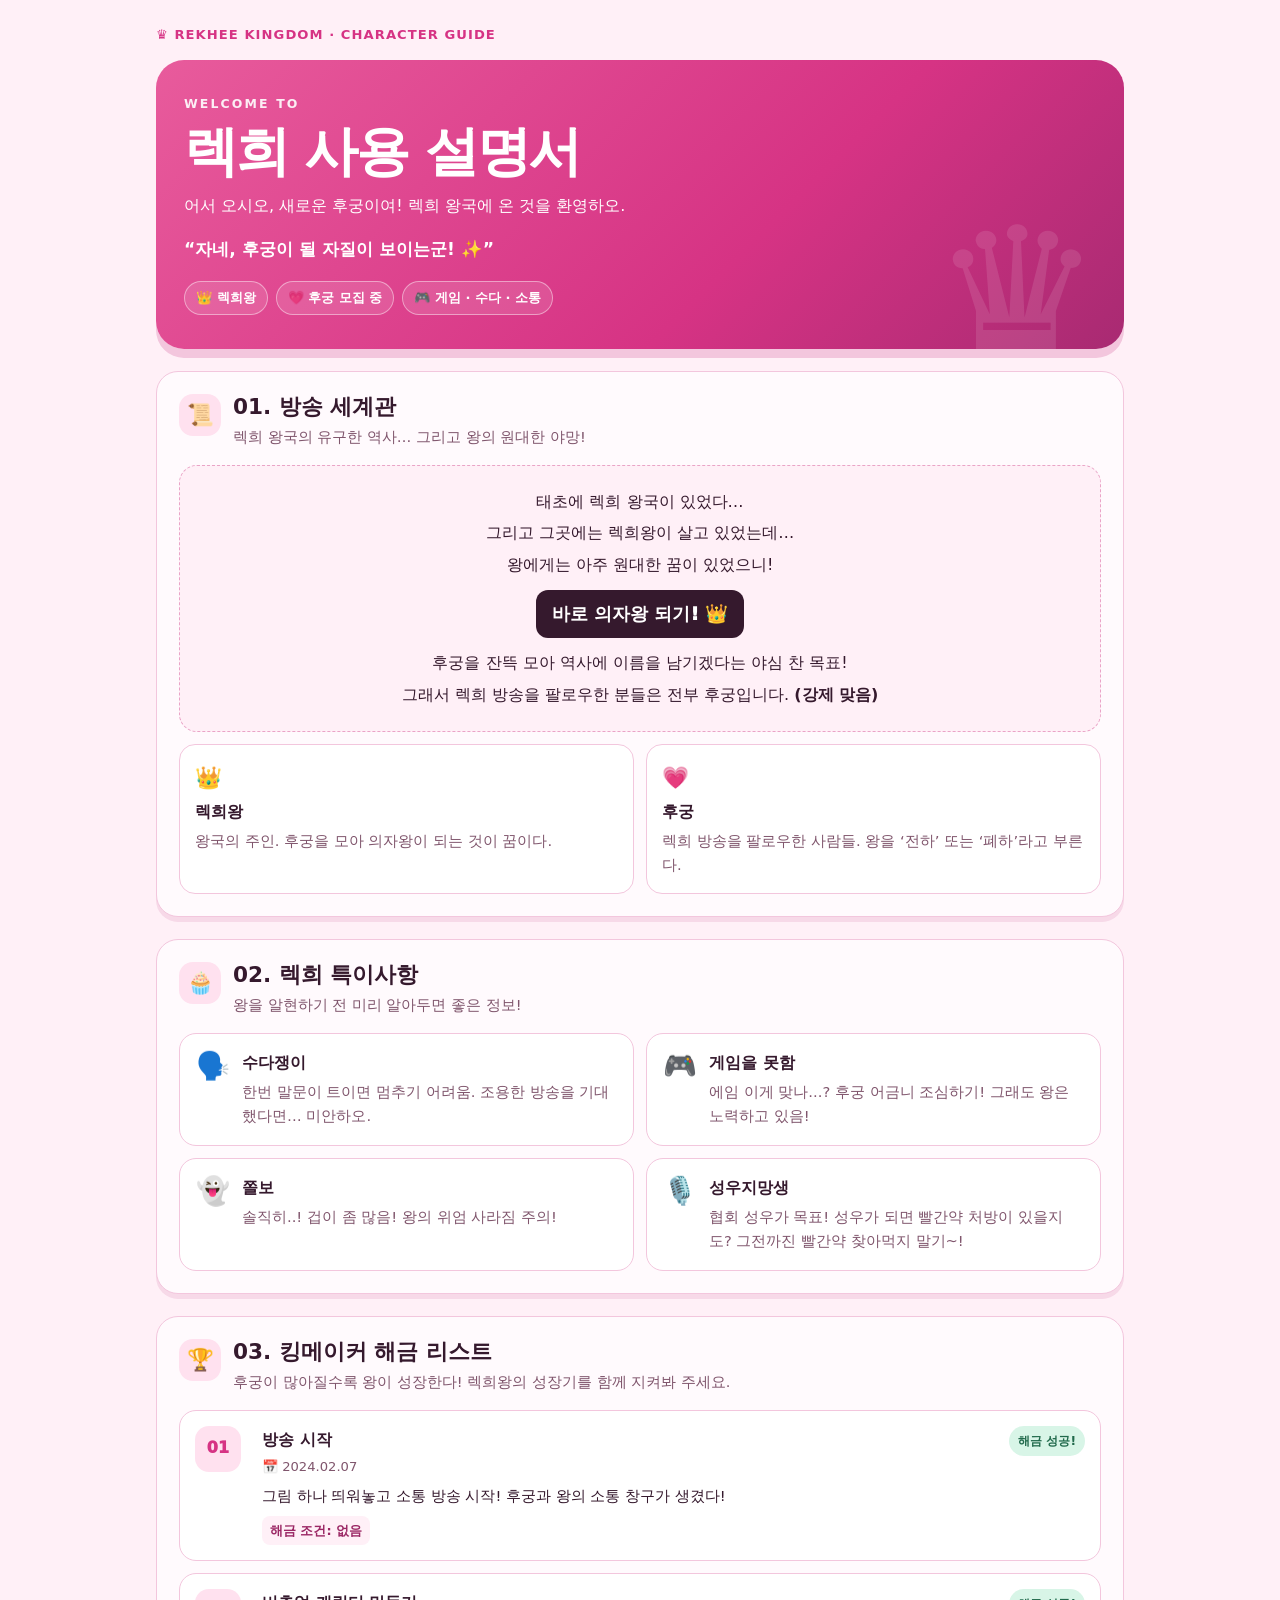
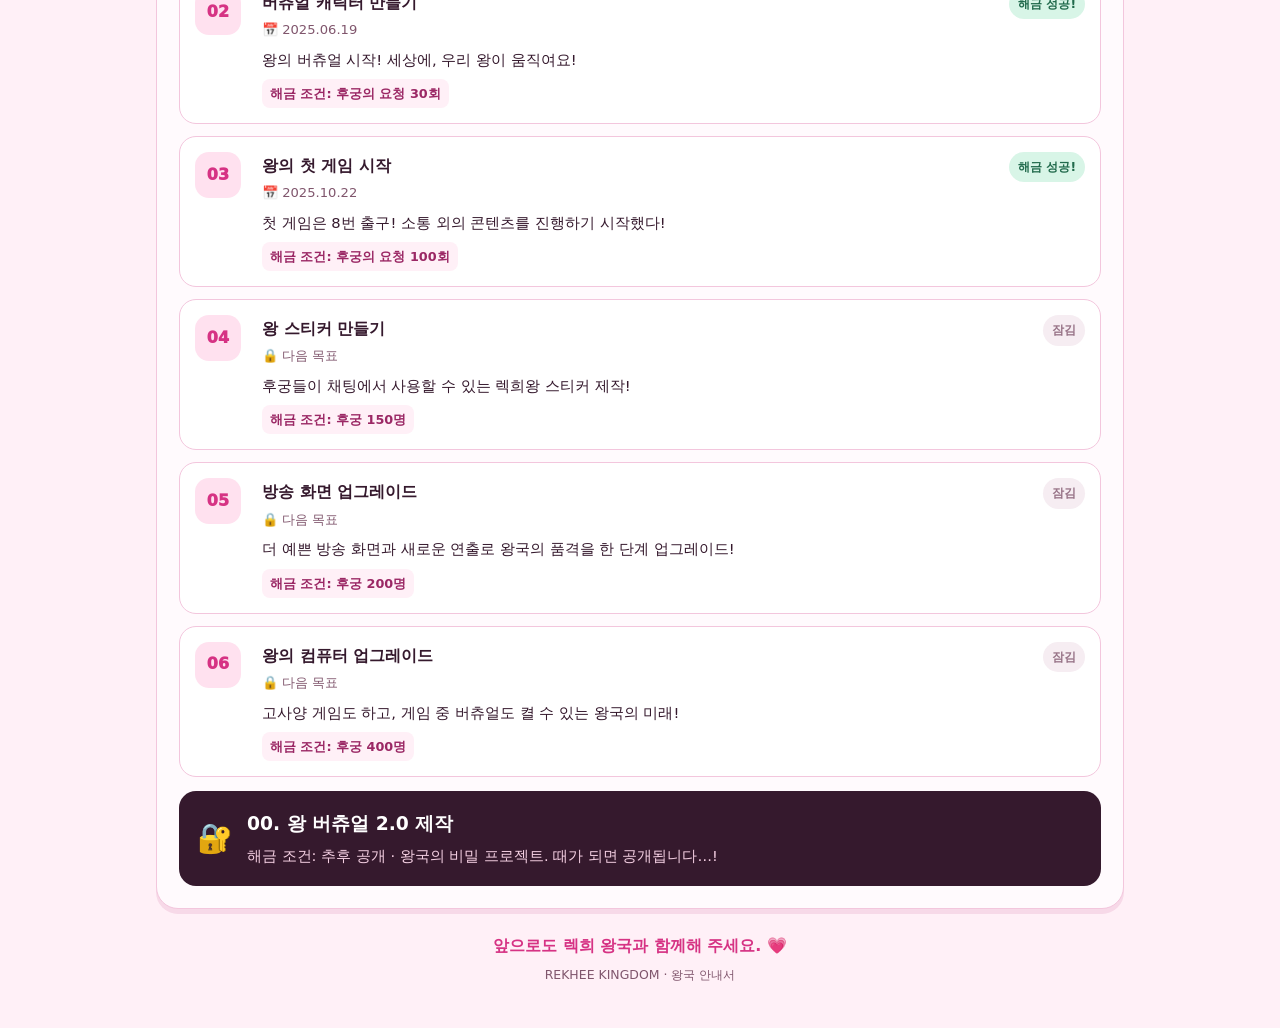
==== index.html @ 9495b3c0 "렉희 사용설명서 관리자/사용자 페이지 추가   - index.html: content.json을 불러와 보여주는 사용자 페이지   - admin.html: 인라인 편집, 항목 추가" ====
<!doctype html>
<html lang="ko">
<head>
<meta charset="utf-8">
<meta name="viewport" content="width=device-width, initial-scale=1">
<title>렉희 사용 설명서 | 렉희 왕국</title>
<link rel="stylesheet" href="assets/style.css">
</head>
<body>
<div class="page" id="app"><p class="loading">왕국 안내서를 펼치는 중… 👑</p></div>
<script src="assets/render.js"></script>
<script>
  const app = document.getElementById('app');
  // 캐시를 피해서 항상 최신 content.json 을 불러온다
  fetch('content.json?t=' + Date.now(), { cache: 'no-store' })
    .then(r => { if (!r.ok) throw new Error(r.status); return r.json(); })
    .then(data => RekheeRender.render(app, data))
    .catch(() => { app.innerHTML = '<p class="loading">내용을 불러오지 못했어요. 잠시 후 새로고침 해주세요.</p>'; });
</script>
</body>
</html>
---- assets/style.css ----
:root{
  --bg:#fff0f7; --paper:#fffafd; --pink:#e85b9c; --hot:#d63384;
  --deep:#35192d; --muted:#80566d; --line:#f3c6dd; --pale:#ffe1ef;
  --gold:#ffd66b; --locked:#f6edf2; --green:#d8f5e7;
}
*{box-sizing:border-box}
html{scroll-behavior:smooth}
body{margin:0;background:var(--bg);color:var(--deep);font-family:system-ui,-apple-system,"Malgun Gothic","맑은 고딕",sans-serif;line-height:1.65}
button{font:inherit;cursor:pointer}
.page{max-width:1000px;margin:0 auto;padding:24px 16px 42px}
.topbar{display:flex;align-items:center;justify-content:space-between;gap:12px;margin-bottom:14px}
.brand{font-weight:900;letter-spacing:.08em;color:var(--hot);font-size:.82rem}
.btn{border:1px solid var(--line);background:white;color:var(--deep);border-radius:999px;padding:9px 14px;font-weight:800;font-size:.88rem;box-shadow:0 3px 0 #f3c6dd;text-decoration:none;display:inline-block;line-height:1.3}
.btn.primary{background:var(--hot);color:white;border-color:var(--hot);box-shadow:0 3px 0 #ad2467}
.btn:active{transform:translateY(2px);box-shadow:none}
.btn:disabled{opacity:.55;cursor:default}
.hero{position:relative;overflow:hidden;border-radius:28px;padding:34px 28px;background:linear-gradient(135deg,#e85b9c,#d63384 62%,#a82a72);color:white;box-shadow:0 9px 0 #f3c6dd}
.hero:after{content:"♛";position:absolute;right:22px;bottom:-44px;font-size:190px;line-height:1;color:#ffffff1c;pointer-events:none}
.eyebrow{font-size:.78rem;font-weight:900;letter-spacing:.17em;opacity:.9}
.hero h1{font-size:clamp(2rem,6vw,3.4rem);line-height:1.12;margin:8px 0 10px;letter-spacing:-.04em}
.hero p{margin:0;max-width:650px}
.hero .welcome{font-weight:800;font-size:1.08rem;margin-top:15px}
.pills{display:flex;flex-wrap:wrap;gap:8px;margin-top:18px}
.pill{border:1px solid #ffffff70;background:#ffffff20;border-radius:999px;padding:5px 11px;font-size:.82rem;font-weight:800;color:white}
.section{margin-top:22px;background:var(--paper);border:1px solid var(--line);border-radius:22px;padding:22px;box-shadow:0 5px 0 #f7d9e8}
.section-head{display:flex;align-items:flex-start;gap:12px;margin-bottom:16px}
.section-icon{flex:0 0 42px;height:42px;border-radius:14px;display:grid;place-items:center;background:var(--pale);font-size:1.35rem}
.section h2{font-size:1.35rem;line-height:1.25;margin:0 0 4px}
.sub{color:var(--muted);font-size:.91rem;margin:0}
.story{background:#fff0f7;border:1px dashed #eaa4c7;border-radius:18px;padding:18px;text-align:center}
.story p{margin:5px 0}
.story .big{font-size:1.23rem;font-weight:950;color:var(--hot)}
.story .goal{display:inline-block;background:var(--deep);color:#fff;border-radius:12px;padding:9px 16px;font-weight:950;font-size:1.15rem;margin:7px 0}
.relationships{display:grid;grid-template-columns:repeat(2,minmax(0,1fr));gap:12px;margin-top:12px}
.mini{border:1px solid var(--line);border-radius:16px;padding:15px;background:white}
.mini .emoji{font-size:1.35rem}
.mini h3{margin:3px 0 4px;font-size:1rem}
.mini p{margin:0;color:var(--muted);font-size:.92rem}
.traits{display:grid;grid-template-columns:repeat(2,minmax(0,1fr));gap:12px}
.trait{border:1px solid var(--line);border-radius:17px;padding:16px;background:white;display:flex;gap:12px}
.trait .emoji{font-size:1.7rem;line-height:1.2}
.trait h3{margin:0 0 4px;font-size:1rem}
.trait p{margin:0;color:var(--muted);font-size:.92rem}
.achievements{display:grid;gap:12px}
.achievement{display:grid;grid-template-columns:54px 1fr auto;gap:13px;align-items:start;background:white;border:1px solid var(--line);border-radius:17px;padding:15px}
.number{height:46px;width:46px;border-radius:14px;background:var(--pale);color:var(--hot);font-weight:950;display:grid;place-items:center}
.achievement h3{margin:0 0 3px;font-size:1.03rem}
.meta{font-size:.82rem;color:var(--muted);margin-bottom:7px}
.achievement p{margin:0;font-size:.92rem}
.condition{margin-top:7px;display:inline-block;background:#fff0f7;border-radius:8px;padding:4px 8px;color:#9b2865;font-size:.8rem;font-weight:800}
.status{white-space:nowrap;border-radius:999px;padding:5px 9px;font-size:.77rem;font-weight:900;background:var(--green);color:#216a4c}
.status.lock{background:var(--locked);color:#967286}
.secret{margin-top:14px;border-radius:17px;background:var(--deep);color:white;padding:18px;display:flex;gap:14px;align-items:center}
.secret .lockicon{font-size:1.8rem}
.secret h3{margin:0 0 4px}
.secret p{margin:0;color:#f4cfe2;font-size:.91rem}
.footer{text-align:center;padding:24px 10px 0;color:var(--hot);font-weight:900}
.smallprint{font-size:.78rem;color:var(--muted);text-align:center;margin-top:6px}
.loading{text-align:center;color:var(--muted);padding:80px 0}

/* ---------- 관리자 편집 모드 ---------- */
[contenteditable="true"]{outline:2px dashed #e85b9c;outline-offset:3px;border-radius:4px;cursor:text;min-width:1em}
[contenteditable="true"]:focus{outline:2px solid var(--hot);background:#fff8fc;color:var(--deep)}
.hero [contenteditable="true"]{outline-color:#ffffffaa}
.hero [contenteditable="true"]:focus{background:#ffffff22;color:white}
.secret [contenteditable="true"]:focus{background:#ffffff18;color:white}
.editable-item{position:relative}
.item-ctrls{position:absolute;top:-13px;right:12px;display:flex;gap:4px;z-index:3}
.item-ctrls button,.pill-x{border:1px solid var(--line);background:#fff;color:var(--deep);border-radius:8px;min-width:26px;height:26px;font-size:.78rem;padding:0 4px;box-shadow:0 2px 0 #f3c6dd}
.item-ctrls button:disabled{opacity:.35;cursor:default}
.item-ctrls button[data-act="del"]:hover,.pill-x:hover{background:#ffe3e3;color:#b3261e}
.story .story-line{padding-right:96px;padding-left:96px}
.story .item-ctrls{top:50%;right:0;transform:translateY(-50%)}
.pill-x{min-width:20px;height:20px;margin-left:6px;font-size:.65rem;vertical-align:middle}
.pill-add{border-style:dashed;background:transparent}
.add-btn{display:block;width:100%;margin-top:12px;border:2px dashed #eaa4c7;background:transparent;color:var(--hot);border-radius:14px;padding:9px;font-weight:800}
.add-btn:hover{background:#fff0f7}

.admin-bar{position:sticky;top:0;z-index:50;background:#fffafdee;backdrop-filter:blur(6px);border-bottom:1px solid var(--line)}
.admin-bar-inner{max-width:1000px;margin:0 auto;padding:10px 16px;display:flex;align-items:center;justify-content:space-between;gap:10px;flex-wrap:wrap}
.admin-title{font-weight:900;color:var(--hot);font-size:.9rem;display:flex;align-items:center;gap:8px}
.dirty{font-size:.75rem;font-weight:800;border-radius:999px;padding:3px 9px;background:var(--green);color:#216a4c}
.dirty.on{background:#fff3c4;color:#8a6200}
.actions{display:flex;gap:8px;flex-wrap:wrap}
.edit-note{display:none;background:#fff9dc;border:1px solid #f2d98a;border-radius:12px;padding:10px 14px;margin:0 0 14px;font-size:.9rem}
body.editing .edit-note{display:block}

.toast{position:fixed;left:50%;bottom:24px;transform:translateX(-50%) translateY(20px);background:var(--deep);color:white;padding:12px 18px;border-radius:14px;font-weight:700;font-size:.92rem;opacity:0;pointer-events:none;transition:.25s;z-index:100;max-width:calc(100% - 32px);text-align:center}
.toast.show{opacity:1;transform:translateX(-50%)}
.toast.err{background:#b3261e}

dialog{border:1px solid var(--line);border-radius:20px;padding:22px;max-width:460px;width:calc(100% - 32px);color:var(--deep);background:var(--paper)}
dialog::backdrop{background:#35192d66}
dialog h2{margin:0 0 6px;font-size:1.2rem}
dialog label{display:block;font-size:.85rem;font-weight:800;margin-top:12px}
dialog input{width:100%;margin-top:4px;padding:9px 11px;border:1px solid var(--line);border-radius:10px;font:inherit;background:white}
dialog .row{display:grid;grid-template-columns:1fr 1fr;gap:10px}
dialog .help{font-size:.8rem;color:var(--muted);margin:6px 0 0}
dialog .dlg-actions{display:flex;justify-content:flex-end;gap:8px;margin-top:18px}

@media(max-width:650px){
 .page{padding:14px 10px 28px}.hero{padding:25px 20px;border-radius:22px}.hero:after{font-size:120px;right:4px}
 .section{padding:16px;border-radius:18px}.relationships,.traits{grid-template-columns:1fr}
 .achievement{grid-template-columns:42px 1fr;gap:10px}.number{width:38px;height:38px;border-radius:12px}
 .status{grid-column:2;justify-self:start;grid-row:2}.topbar{align-items:flex-start;flex-direction:column}
 .story .story-line{padding:22px 0 0}.story .item-ctrls{top:0;transform:none}
}
@media print{
 body{background:white}.page{max-width:none;padding:0}.admin-bar,.edit-note,.item-ctrls,.add-btn,.pill-add,.pill-x{display:none!important}
 .hero,.section{box-shadow:none;break-inside:avoid}.hero{print-color-adjust:exact;-webkit-print-color-adjust:exact}
 [contenteditable]{outline:none!important}
}
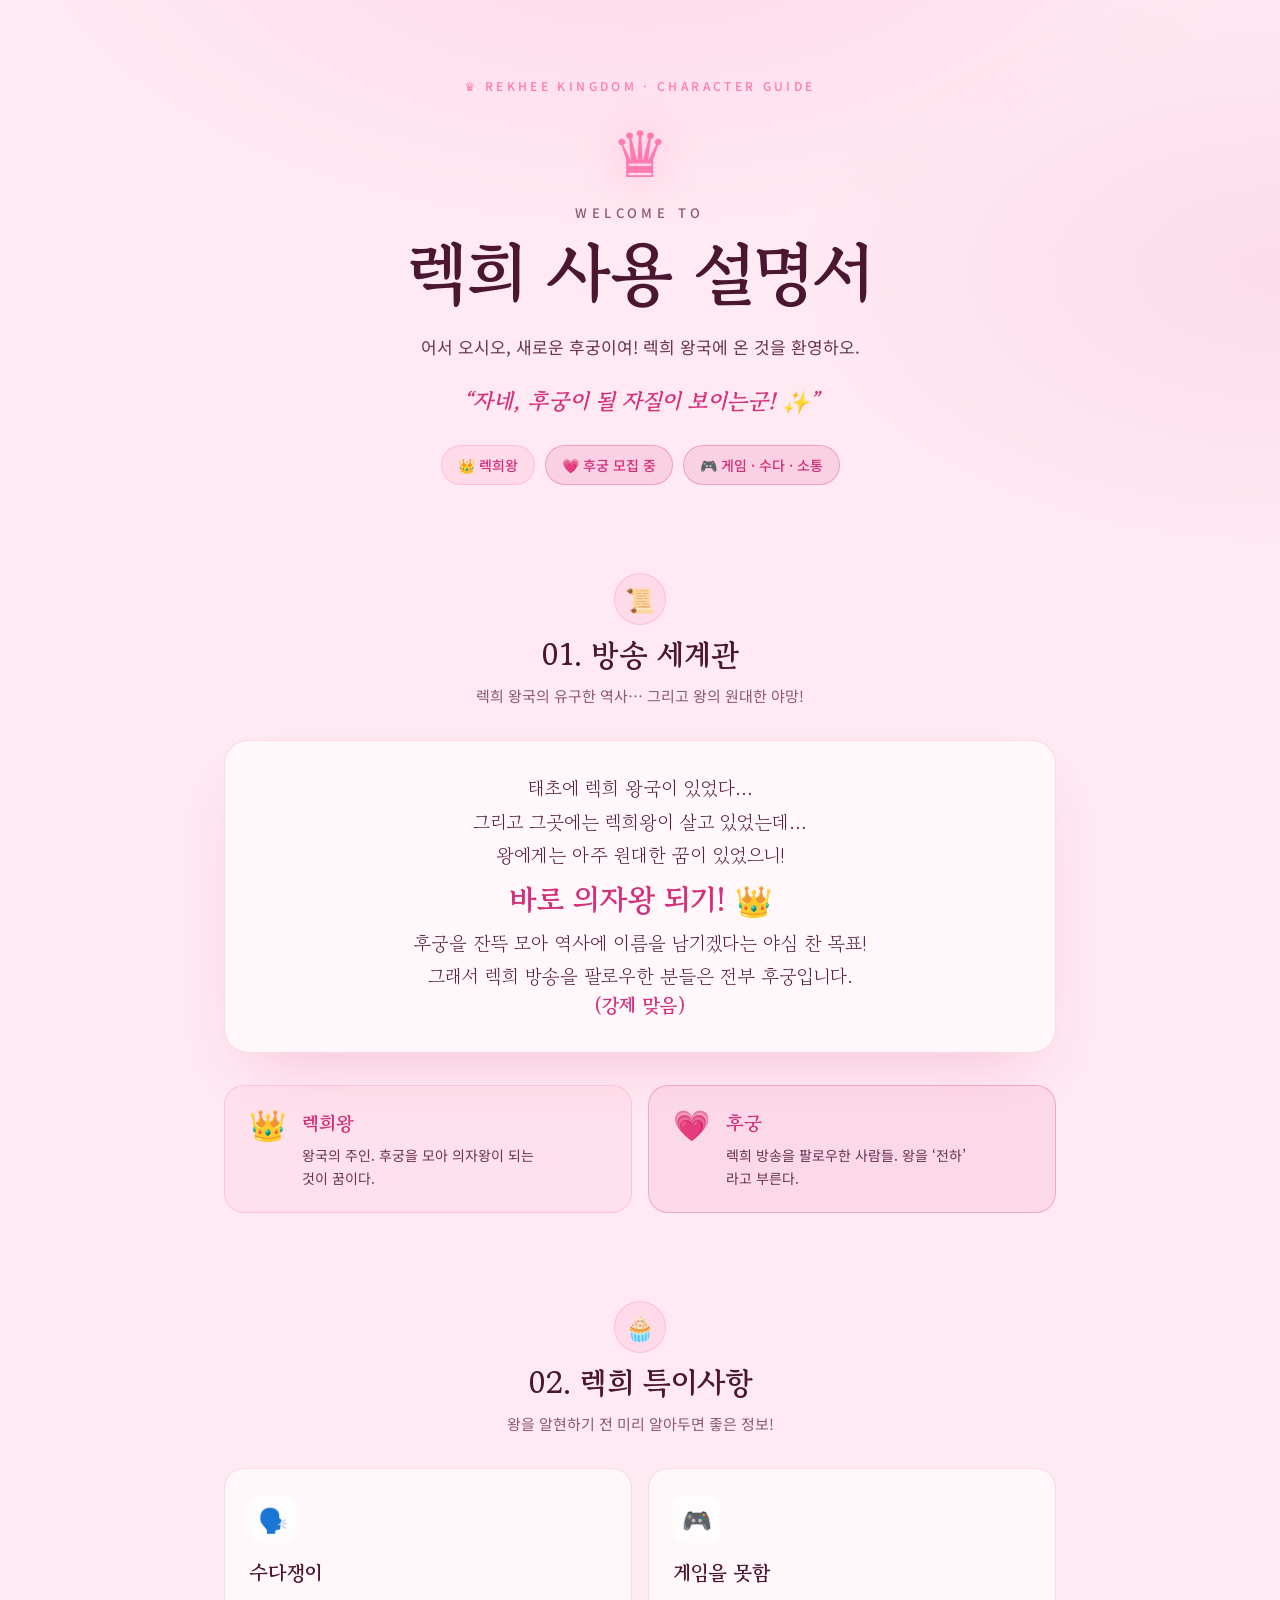
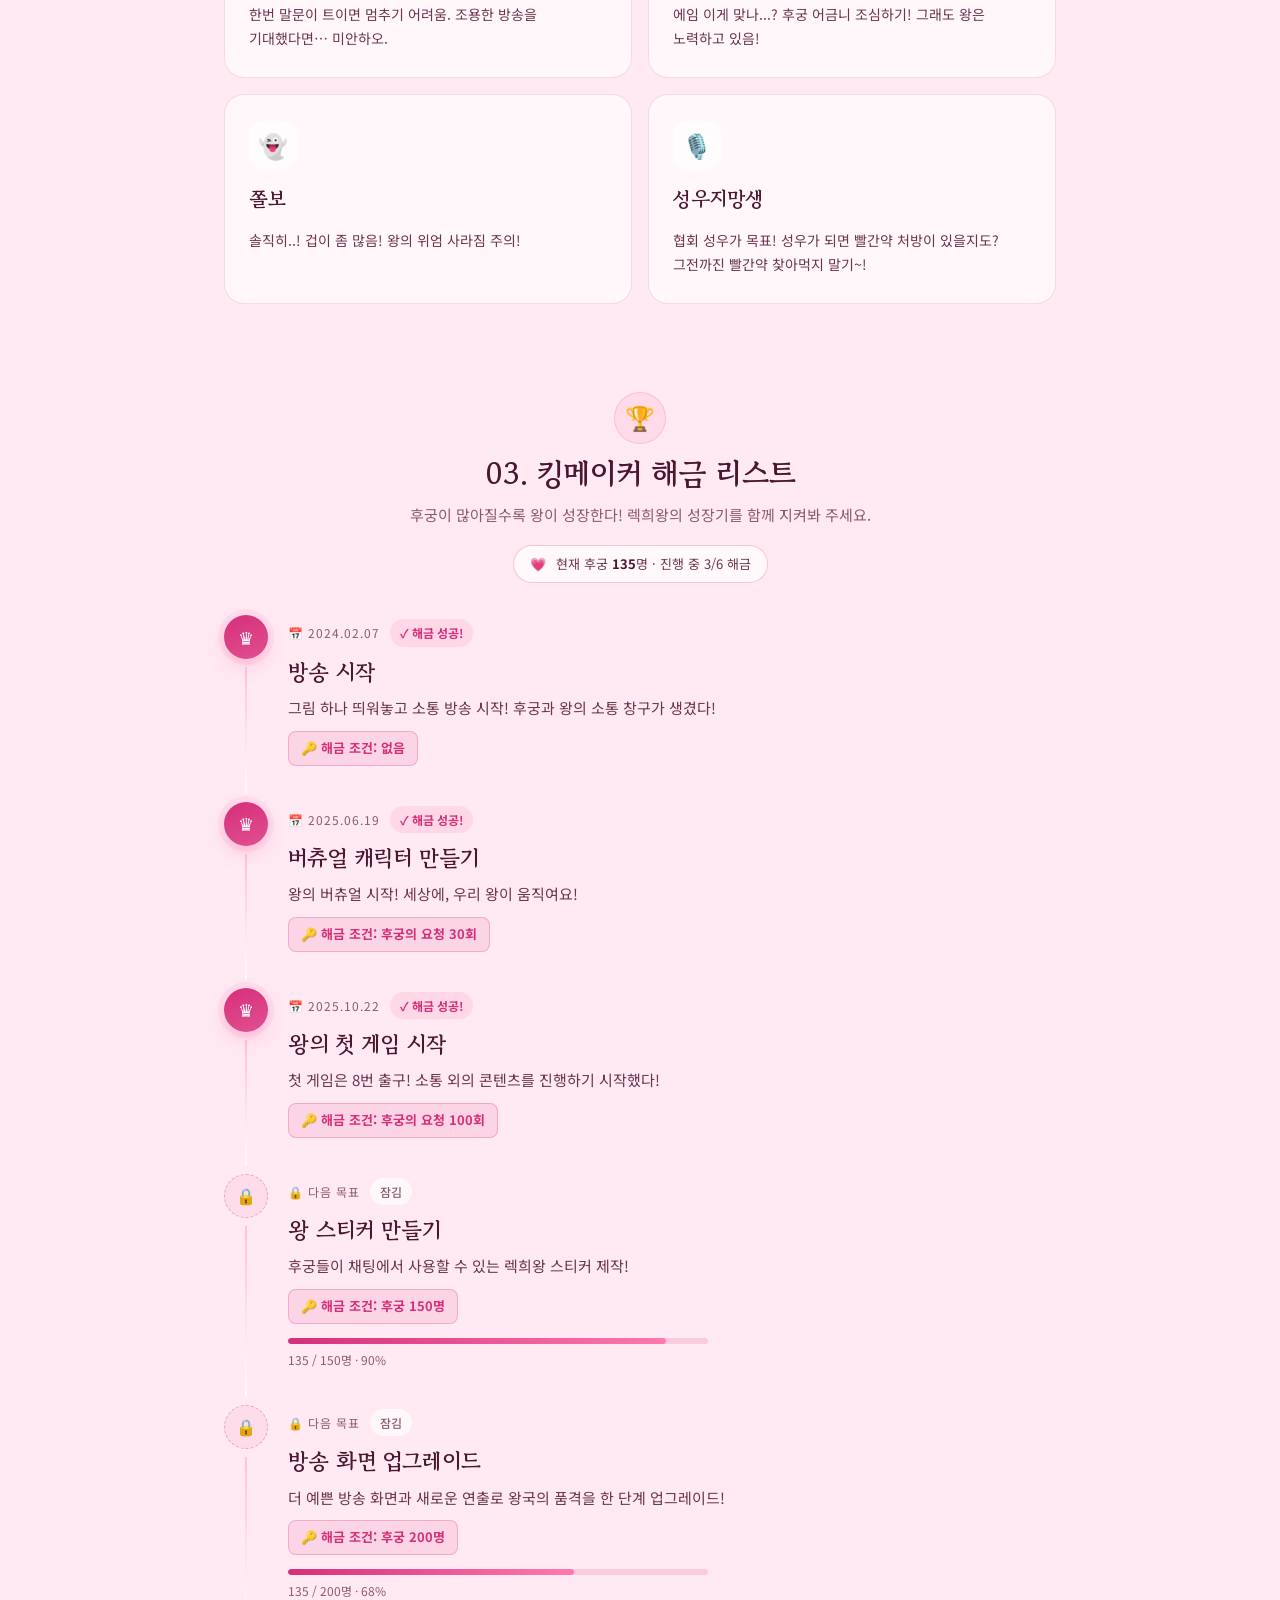
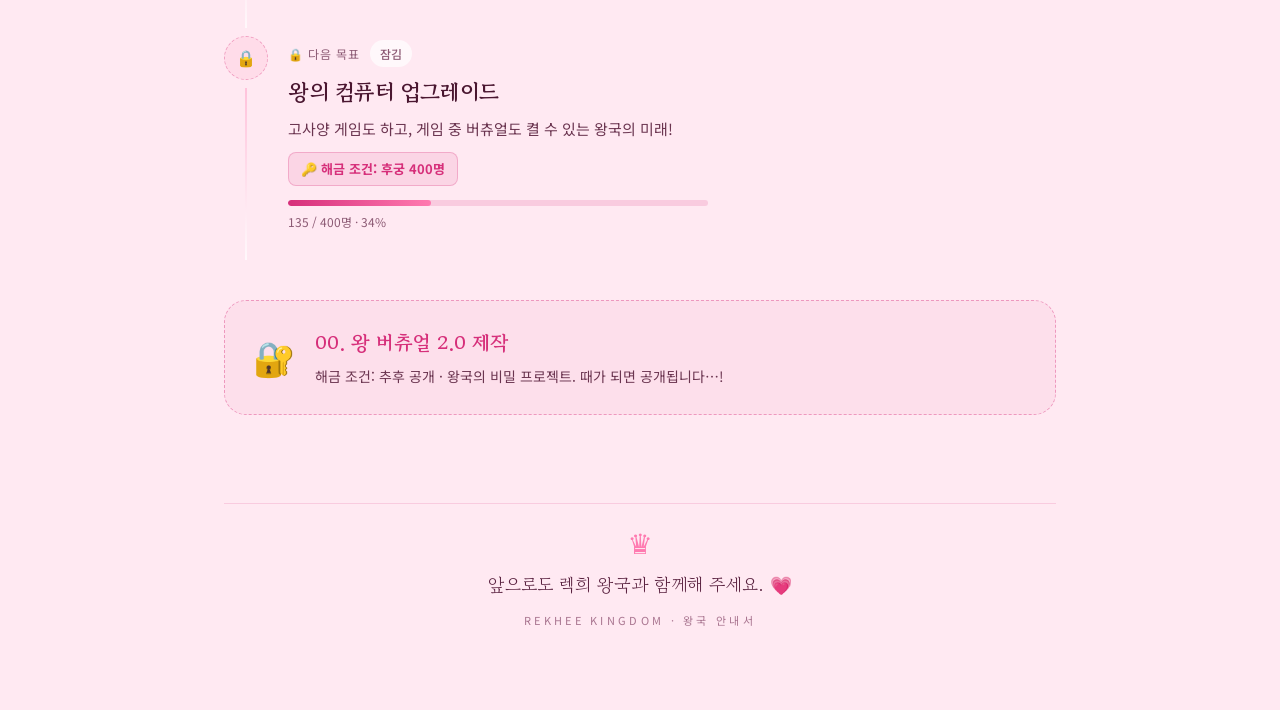
==== commit b4c06ea2: "새 디자인 적용 - 사용자/관리자 페이지에 새   디자인(고운바탕, 해금 타임라인) 적용  - 후궁 수 표시와 해금 목표   진행 바 추가  - 관리자 편집 모드에 왕국 현황 설정" ====
--- a/index.html
+++ b/index.html
@@ -4,6 +4,9 @@
 <meta charset="utf-8">
 <meta name="viewport" content="width=device-width, initial-scale=1">
 <title>렉희 사용 설명서 | 렉희 왕국</title>
+<link rel="preconnect" href="https://fonts.googleapis.com">
+<link rel="preconnect" href="https://fonts.gstatic.com" crossorigin>
+<link rel="stylesheet" href="https://fonts.googleapis.com/css2?family=Gowun+Batang:wght@400;700&family=Noto+Sans+KR:wght@400;500;700&display=swap">
 <link rel="stylesheet" href="assets/style.css">
 </head>
 <body>
@@ -11,11 +14,20 @@
 <script src="assets/render.js"></script>
 <script>
   const app = document.getElementById('app');
-  // 캐시를 피해서 항상 최신 content.json 을 불러온다
-  fetch('content.json?t=' + Date.now(), { cache: 'no-store' })
-    .then(r => { if (!r.ok) throw new Error(r.status); return r.json(); })
-    .then(data => RekheeRender.render(app, data))
-    .catch(() => { app.innerHTML = '<p class="loading">내용을 불러오지 못했어요. 잠시 후 새로고침 해주세요.</p>'; });
+  (async () => {
+    try {
+      // 캐시를 피해서 항상 최신 content.json 을 불러온다
+      const r = await fetch('content.json?t=' + Date.now(), { cache: 'no-store' });
+      if (!r.ok) throw new Error(r.status);
+      const data = await r.json();
+      RekheeRender.render(app, data);
+      // 치지직 자동 모드면 후궁 수를 받아와서 다시 그린다
+      const live = await RekheeRender.loadFollowers(data);
+      if (live) RekheeRender.render(app, data, { live });
+    } catch (e) {
+      app.innerHTML = '<p class="loading">내용을 불러오지 못했어요. 잠시 후 새로고침 해주세요.</p>';
+    }
+  })();
 </script>
 </body>
 </html>
--- a/assets/style.css
+++ b/assets/style.css
@@ -1,112 +1,201 @@
 :root{
-  --bg:#fff0f7; --paper:#fffafd; --pink:#e85b9c; --hot:#d63384;
-  --deep:#35192d; --muted:#80566d; --line:#f3c6dd; --pale:#ffe1ef;
-  --gold:#ffd66b; --locked:#f6edf2; --green:#d8f5e7;
+  --bg:#ffe9f2; --card:#fff7fa; --white70:rgba(255,255,255,.7);
+  --ink:#4a1630; --ink2:#5a2240; --body:#6b3550; --muted:#8c5a74; --faint:#a97590;
+  --hot:#d62f7a; --pink:#ff7ab0; --line:rgba(214,47,122,.14); --line2:rgba(214,47,122,.28);
+  --serif:'Gowun Batang',serif; --sans:'Noto Sans KR',system-ui,-apple-system,"Malgun Gothic",sans-serif;
 }
 *{box-sizing:border-box}
 html{scroll-behavior:smooth}
-body{margin:0;background:var(--bg);color:var(--deep);font-family:system-ui,-apple-system,"Malgun Gothic","맑은 고딕",sans-serif;line-height:1.65}
+body{margin:0;color:var(--ink);font-family:var(--sans);-webkit-font-smoothing:antialiased;line-height:1.6;word-break:keep-all;overflow-wrap:anywhere;
+  background:radial-gradient(900px 500px at 50% -120px,rgba(255,122,176,.16),transparent 70%),radial-gradient(700px 400px at 100% 30%,rgba(214,47,122,.07),transparent 70%),var(--bg);
+  background-attachment:fixed;min-height:100vh}
 button{font:inherit;cursor:pointer}
-.page{max-width:1000px;margin:0 auto;padding:24px 16px 42px}
-.topbar{display:flex;align-items:center;justify-content:space-between;gap:12px;margin-bottom:14px}
-.brand{font-weight:900;letter-spacing:.08em;color:var(--hot);font-size:.82rem}
-.btn{border:1px solid var(--line);background:white;color:var(--deep);border-radius:999px;padding:9px 14px;font-weight:800;font-size:.88rem;box-shadow:0 3px 0 #f3c6dd;text-decoration:none;display:inline-block;line-height:1.3}
-.btn.primary{background:var(--hot);color:white;border-color:var(--hot);box-shadow:0 3px 0 #ad2467}
+h1,h2,h3,p{margin:0}
+@keyframes rk-float{0%,100%{transform:translateY(0)}50%{transform:translateY(-8px)}}
+@keyframes rk-shimmer{0%,100%{opacity:.6}50%{opacity:1}}
+
+.page{max-width:880px;margin:0 auto;padding:40px 24px 80px}
+.rk{display:flex;flex-direction:column;gap:88px}
+.loading{text-align:center;color:var(--muted);padding:80px 0}
+
+/* ---------- 히어로 ---------- */
+.hero{display:flex;flex-direction:column;align-items:center;text-align:center;gap:22px;padding-top:36px}
+.brand{font-size:12px;letter-spacing:.28em;color:var(--pink);font-weight:500}
+.crown{font-size:64px;line-height:1;color:var(--pink);text-shadow:0 0 40px rgba(255,122,176,.45);animation:rk-float 5s ease-in-out infinite}
+.hero-titles{display:flex;flex-direction:column;gap:10px;align-items:center}
+.eyebrow{font-size:13px;letter-spacing:.34em;color:var(--muted);font-weight:500}
+.hero h1{font-family:var(--serif);font-weight:700;font-size:clamp(40px,7vw,68px);line-height:1.12;letter-spacing:-.01em;color:var(--ink);text-wrap:balance}
+.lead{max-width:520px;font-size:17px;line-height:1.75;color:var(--body);text-wrap:pretty}
+.welcome{font-family:var(--serif);font-size:22px;font-weight:700;color:var(--hot);line-height:1.5;font-style:italic}
+.pills{display:flex;flex-wrap:wrap;justify-content:center;gap:10px;margin-top:6px}
+.pill{font-size:14px;font-weight:500;padding:8px 16px;border-radius:999px;background:rgba(214,47,122,.12);color:var(--hot);border:1px solid rgba(214,47,122,.3);display:inline-flex;align-items:center}
+.pill:first-child{background:rgba(255,122,176,.12);border-color:rgba(255,122,176,.3)}
+
+/* ---------- 섹션 공통 ---------- */
+.section{display:flex;flex-direction:column;gap:32px}
+.sec-head{display:flex;flex-direction:column;gap:10px;align-items:center;text-align:center}
+.sec-icon{width:52px;height:52px;border-radius:50%;display:grid;place-items:center;font-size:24px;background:rgba(255,122,176,.12);border:1px solid rgba(255,122,176,.3)}
+.sec-head h2{font-family:var(--serif);font-size:30px;font-weight:700;color:var(--ink);line-height:1.3}
+.sub{max-width:480px;font-size:15px;color:var(--muted);text-wrap:pretty}
+
+/* ---------- 세계관 ---------- */
+.story{background:var(--card);border:1px solid var(--line);border-radius:24px;padding:32px clamp(20px,5vw,48px);display:flex;flex-direction:column;gap:4px;box-shadow:0 30px 60px -30px rgba(214,47,122,.25)}
+.story-line{text-align:center}
+.story p{font-family:var(--serif);font-size:19px;line-height:1.55;color:var(--ink2);text-wrap:pretty}
+.story p.goal{margin:4px 0;font-size:30px;font-weight:700;line-height:1.4;color:var(--hot)}
+.story strong{color:var(--hot);font-weight:700}
+.relationships{display:grid;grid-template-columns:repeat(auto-fit,minmax(240px,1fr));gap:16px}
+.mini{display:flex;gap:16px;align-items:flex-start;padding:22px 24px;border-radius:20px;background:rgba(214,47,122,.08);border:1px solid var(--line2)}
+.mini:first-child{background:rgba(255,122,176,.08);border-color:rgba(255,122,176,.28)}
+.mini .emoji{font-size:30px;line-height:1}
+.mini-text{display:flex;flex-direction:column;gap:6px;min-width:0;flex:1}
+.mini h3{font-family:var(--serif);font-size:19px;font-weight:700;color:var(--hot)}
+.mini p{font-size:14px;line-height:1.65;color:var(--body);text-wrap:pretty}
+
+/* ---------- 특이사항 ---------- */
+.traits{display:grid;grid-template-columns:repeat(2,minmax(0,1fr));gap:16px}
+.trait{display:flex;flex-direction:column;gap:14px;padding:26px 24px;border-radius:20px;background:var(--card);border:1px solid var(--line);transition:transform .25s ease,border-color .25s ease}
+.trait:hover{transform:translateY(-4px);border-color:rgba(255,122,176,.4)}
+.trait .emoji{width:48px;height:48px;border-radius:14px;display:grid;place-items:center;font-size:24px;background:var(--white70)}
+.trait h3{font-family:var(--serif);font-size:20px;font-weight:700;color:var(--ink)}
+.trait p{font-size:14px;line-height:1.7;color:var(--body);text-wrap:pretty}
+
+/* ---------- 해금 리스트 ---------- */
+.kingdom-status{margin-top:8px;display:flex;align-items:center;gap:10px;font-size:13px;color:var(--body);padding:8px 16px;border-radius:999px;background:var(--white70);border:1px solid rgba(214,47,122,.25)}
+.kingdom-status strong{color:var(--ink)}
+.kingdom-status .heart{color:var(--hot)}
+.achievements{display:flex;flex-direction:column}
+.ach{display:grid;grid-template-columns:44px minmax(0,1fr);gap:20px}
+.ach-rail{display:flex;flex-direction:column;align-items:center}
+.ach-dot{width:44px;height:44px;border-radius:50%;display:grid;place-items:center;flex-shrink:0}
+.ach.on .ach-dot{font-size:18px;background:linear-gradient(160deg,#d62f7a,#e0508f);color:#fff;box-shadow:0 0 0 6px rgba(255,122,176,.12),0 8px 20px -6px rgba(255,122,176,.6)}
+.ach.off .ach-dot{font-size:16px;background:#ffdce9;border:1px dashed rgba(214,47,122,.35);color:var(--faint)}
+.ach-line{flex:1;width:2px;min-height:24px;background:linear-gradient(rgba(255,122,176,.35),rgba(255,255,255,.7));margin:8px 0}
+.ach-body{display:flex;flex-direction:column;gap:10px;padding:4px 0 36px;min-width:0}
+.ach-top{display:flex;flex-wrap:wrap;align-items:center;gap:10px}
+.meta{font-size:12px;letter-spacing:.08em;color:var(--muted)}
+.status{font-size:12px;padding:4px 10px;border-radius:999px}
+.ach.on .status{font-weight:700;background:rgba(255,122,176,.15);color:var(--hot)}
+.ach.on .status::before{content:"✓ "}
+.ach.off .status{font-weight:500;background:var(--white70);color:var(--muted)}
+.ach h3{font-family:var(--serif);font-size:22px;font-weight:700;color:var(--ink);line-height:1.3}
+.ach p{font-size:15px;line-height:1.7;color:var(--body);text-wrap:pretty}
+.condition{align-self:flex-start;font-size:13px;font-weight:700;color:var(--hot);padding:6px 12px;border-radius:8px;background:rgba(214,47,122,.1);border:1px solid rgba(214,47,122,.25)}
+.condition::before{content:"🔑 "}
+.bar{display:flex;flex-direction:column;gap:6px;max-width:420px;margin-top:4px}
+.bar-track{height:6px;border-radius:999px;background:rgba(214,47,122,.16);overflow:hidden}
+.bar-fill{height:100%;border-radius:999px;background:linear-gradient(90deg,#d62f7a,#ff7ab0);transition:width .6s ease}
+.bar-label{font-size:12px;color:var(--muted)}
+.secret{display:flex;gap:20px;align-items:center;padding:26px 28px;border-radius:22px;border:1px dashed rgba(214,47,122,.4);background:rgba(214,47,122,.05);animation:rk-shimmer 4s ease-in-out infinite}
+.secret .lockicon{font-size:34px;line-height:1}
+.secret-text{display:flex;flex-direction:column;gap:6px;min-width:0;flex:1}
+.secret h3{font-family:var(--serif);font-size:20px;font-weight:700;color:var(--hot)}
+.secret p{font-size:14px;line-height:1.65;color:var(--body);text-wrap:pretty}
+
+/* ---------- 푸터 ---------- */
+.footer{display:flex;flex-direction:column;align-items:center;gap:14px;text-align:center;padding-top:24px;border-top:1px solid rgba(214,47,122,.16)}
+.crown-sm{font-size:28px;color:var(--pink);line-height:1}
+.footer-text{font-family:var(--serif);font-size:18px;color:var(--ink2)}
+.smallprint{font-size:11px;letter-spacing:.3em;color:var(--faint)}
+
+/* ================= 관리자 편집 모드 ================= */
+[contenteditable="true"]{outline:2px dashed var(--pink);outline-offset:0;border-radius:6px;cursor:text;min-width:1em}
+[contenteditable="true"]:focus{outline:2px solid var(--hot);background:#fff}
+/* 점선 박스가 글자에 붙지 않게 안쪽 여백 (배지처럼 원래 여백이 있는 요소는 그대로) */
+:where([contenteditable="true"]){padding:2px 6px}
+body.editing .rk{gap:64px}
+body.editing .hero{gap:14px}
+body.editing .secret,body.editing .crown,body.editing .trait{animation:none;transform:none;transition:none}
+.editable-item{position:relative}
+.item-ctrls{position:absolute;top:10px;right:12px;display:flex;gap:4px;z-index:3}
+.item-ctrls button,.pill-x{border:1px solid rgba(214,47,122,.3);background:#fff;color:var(--ink);border-radius:8px;min-width:26px;height:26px;font-size:.78rem;padding:0 4px;box-shadow:0 2px 0 rgba(214,47,122,.18)}
+.item-ctrls button:disabled{opacity:.35;cursor:default}
+.item-ctrls button[data-act="del"]:hover,.pill-x:hover{background:#ffe3e3;color:#b3261e}
+/* 편집 모드에서는 카드 위쪽에 버튼 줄 자리를 비워 내용과 겹치지 않게 */
+.mini.editable-item,.trait.editable-item{padding-top:46px}
+.ach.editable-item{padding-top:40px}
+.ach.editable-item .item-ctrls{right:0;top:4px}
+.story .story-line{padding:0 136px}
+.story .item-ctrls{top:50%;right:0;transform:translateY(-50%)}
+body.editing .story{gap:12px}
+.pill-x{min-width:20px;height:20px;margin-left:6px;font-size:.65rem}
+.pill-add{border-style:dashed;background:transparent}
+.add-btn{display:block;width:100%;margin-top:-12px;border:2px dashed rgba(214,47,122,.35);background:transparent;color:var(--hot);border-radius:14px;padding:9px;font-weight:700}
+.story .add-btn{margin-top:8px}
+.add-btn:hover{background:rgba(255,255,255,.6)}
+.is-hidden{opacity:.45}
+.is-hidden::after{content:"사용자 화면에서 숨김";position:absolute;left:0;top:8px;font-size:11px;font-weight:700;color:#fff;background:var(--muted);border-radius:6px;padding:2px 8px}
+.secret.is-hidden{position:relative}
+.secret.is-hidden::after{top:-10px;left:16px}
+.num-field{display:flex;align-items:center;gap:8px;font-size:12px;font-weight:700;color:var(--muted);margin-top:4px}
+.num-field input{width:90px}
+.admin-panel input[type=number],.admin-panel input[type=text],.num-field input{padding:7px 10px;border:1px solid rgba(214,47,122,.3);border-radius:10px;font:inherit;font-size:14px;background:#fff;color:var(--ink)}
+.admin-panel{background:#fff;border:2px solid rgba(214,47,122,.25);border-radius:20px;padding:20px 22px;display:flex;flex-direction:column;gap:12px}
+.ap-title{font-weight:700;color:var(--hot)}
+.ap-grid{display:grid;grid-template-columns:1fr 2fr;gap:12px}
+.ap-field{display:flex;flex-direction:column;gap:4px;font-size:13px;font-weight:700;color:var(--body)}
+.ap-field input{width:100%}
+.ap-check{display:flex;align-items:center;gap:8px;font-size:14px;font-weight:500;color:var(--ink);cursor:pointer}
+.ap-check input{width:18px;height:18px;accent-color:var(--hot)}
+.ap-row{display:flex;flex-wrap:wrap;gap:8px 24px}
+.ap-help{font-size:12.5px;color:var(--muted)}
+/* 편집 칸끼리 점선이 겹치지 않게 위아래 간격 */
+body.editing .rk [data-path]{margin-bottom:8px}
+body.editing .rk .pill [data-path],body.editing .rk .story [data-path],body.editing .rk .ach-top [data-path]{margin-bottom:0}
+
+/* ---------- 관리자 상단 바 ---------- */
+.btn{border:1px solid rgba(214,47,122,.3);background:#fff;color:var(--ink);border-radius:999px;padding:9px 14px;font-weight:700;font-size:.86rem;box-shadow:0 3px 0 rgba(214,47,122,.18);text-decoration:none;display:inline-block;line-height:1.3}
+.btn.primary{background:var(--hot);color:#fff;border-color:var(--hot);box-shadow:0 3px 0 #a3215c}
 .btn:active{transform:translateY(2px);box-shadow:none}
 .btn:disabled{opacity:.55;cursor:default}
-.hero{position:relative;overflow:hidden;border-radius:28px;padding:34px 28px;background:linear-gradient(135deg,#e85b9c,#d63384 62%,#a82a72);color:white;box-shadow:0 9px 0 #f3c6dd}
-.hero:after{content:"♛";position:absolute;right:22px;bottom:-44px;font-size:190px;line-height:1;color:#ffffff1c;pointer-events:none}
-.eyebrow{font-size:.78rem;font-weight:900;letter-spacing:.17em;opacity:.9}
-.hero h1{font-size:clamp(2rem,6vw,3.4rem);line-height:1.12;margin:8px 0 10px;letter-spacing:-.04em}
-.hero p{margin:0;max-width:650px}
-.hero .welcome{font-weight:800;font-size:1.08rem;margin-top:15px}
-.pills{display:flex;flex-wrap:wrap;gap:8px;margin-top:18px}
-.pill{border:1px solid #ffffff70;background:#ffffff20;border-radius:999px;padding:5px 11px;font-size:.82rem;font-weight:800;color:white}
-.section{margin-top:22px;background:var(--paper);border:1px solid var(--line);border-radius:22px;padding:22px;box-shadow:0 5px 0 #f7d9e8}
-.section-head{display:flex;align-items:flex-start;gap:12px;margin-bottom:16px}
-.section-icon{flex:0 0 42px;height:42px;border-radius:14px;display:grid;place-items:center;background:var(--pale);font-size:1.35rem}
-.section h2{font-size:1.35rem;line-height:1.25;margin:0 0 4px}
-.sub{color:var(--muted);font-size:.91rem;margin:0}
-.story{background:#fff0f7;border:1px dashed #eaa4c7;border-radius:18px;padding:18px;text-align:center}
-.story p{margin:5px 0}
-.story .big{font-size:1.23rem;font-weight:950;color:var(--hot)}
-.story .goal{display:inline-block;background:var(--deep);color:#fff;border-radius:12px;padding:9px 16px;font-weight:950;font-size:1.15rem;margin:7px 0}
-.relationships{display:grid;grid-template-columns:repeat(2,minmax(0,1fr));gap:12px;margin-top:12px}
-.mini{border:1px solid var(--line);border-radius:16px;padding:15px;background:white}
-.mini .emoji{font-size:1.35rem}
-.mini h3{margin:3px 0 4px;font-size:1rem}
-.mini p{margin:0;color:var(--muted);font-size:.92rem}
-.traits{display:grid;grid-template-columns:repeat(2,minmax(0,1fr));gap:12px}
-.trait{border:1px solid var(--line);border-radius:17px;padding:16px;background:white;display:flex;gap:12px}
-.trait .emoji{font-size:1.7rem;line-height:1.2}
-.trait h3{margin:0 0 4px;font-size:1rem}
-.trait p{margin:0;color:var(--muted);font-size:.92rem}
-.achievements{display:grid;gap:12px}
-.achievement{display:grid;grid-template-columns:54px 1fr auto;gap:13px;align-items:start;background:white;border:1px solid var(--line);border-radius:17px;padding:15px}
-.number{height:46px;width:46px;border-radius:14px;background:var(--pale);color:var(--hot);font-weight:950;display:grid;place-items:center}
-.achievement h3{margin:0 0 3px;font-size:1.03rem}
-.meta{font-size:.82rem;color:var(--muted);margin-bottom:7px}
-.achievement p{margin:0;font-size:.92rem}
-.condition{margin-top:7px;display:inline-block;background:#fff0f7;border-radius:8px;padding:4px 8px;color:#9b2865;font-size:.8rem;font-weight:800}
-.status{white-space:nowrap;border-radius:999px;padding:5px 9px;font-size:.77rem;font-weight:900;background:var(--green);color:#216a4c}
-.status.lock{background:var(--locked);color:#967286}
-.secret{margin-top:14px;border-radius:17px;background:var(--deep);color:white;padding:18px;display:flex;gap:14px;align-items:center}
-.secret .lockicon{font-size:1.8rem}
-.secret h3{margin:0 0 4px}
-.secret p{margin:0;color:#f4cfe2;font-size:.91rem}
-.footer{text-align:center;padding:24px 10px 0;color:var(--hot);font-weight:900}
-.smallprint{font-size:.78rem;color:var(--muted);text-align:center;margin-top:6px}
-.loading{text-align:center;color:var(--muted);padding:80px 0}
-
-/* ---------- 관리자 편집 모드 ---------- */
-[contenteditable="true"]{outline:2px dashed #e85b9c;outline-offset:3px;border-radius:4px;cursor:text;min-width:1em}
-[contenteditable="true"]:focus{outline:2px solid var(--hot);background:#fff8fc;color:var(--deep)}
-.hero [contenteditable="true"]{outline-color:#ffffffaa}
-.hero [contenteditable="true"]:focus{background:#ffffff22;color:white}
-.secret [contenteditable="true"]:focus{background:#ffffff18;color:white}
-.editable-item{position:relative}
-.item-ctrls{position:absolute;top:-13px;right:12px;display:flex;gap:4px;z-index:3}
-.item-ctrls button,.pill-x{border:1px solid var(--line);background:#fff;color:var(--deep);border-radius:8px;min-width:26px;height:26px;font-size:.78rem;padding:0 4px;box-shadow:0 2px 0 #f3c6dd}
-.item-ctrls button:disabled{opacity:.35;cursor:default}
-.item-ctrls button[data-act="del"]:hover,.pill-x:hover{background:#ffe3e3;color:#b3261e}
-.story .story-line{padding-right:96px;padding-left:96px}
-.story .item-ctrls{top:50%;right:0;transform:translateY(-50%)}
-.pill-x{min-width:20px;height:20px;margin-left:6px;font-size:.65rem;vertical-align:middle}
-.pill-add{border-style:dashed;background:transparent}
-.add-btn{display:block;width:100%;margin-top:12px;border:2px dashed #eaa4c7;background:transparent;color:var(--hot);border-radius:14px;padding:9px;font-weight:800}
-.add-btn:hover{background:#fff0f7}
-
-.admin-bar{position:sticky;top:0;z-index:50;background:#fffafdee;backdrop-filter:blur(6px);border-bottom:1px solid var(--line)}
+.admin-bar{position:sticky;top:0;z-index:50;background:rgba(255,247,250,.93);backdrop-filter:blur(6px);border-bottom:1px solid var(--line)}
 .admin-bar-inner{max-width:1000px;margin:0 auto;padding:10px 16px;display:flex;align-items:center;justify-content:space-between;gap:10px;flex-wrap:wrap}
-.admin-title{font-weight:900;color:var(--hot);font-size:.9rem;display:flex;align-items:center;gap:8px}
-.dirty{font-size:.75rem;font-weight:800;border-radius:999px;padding:3px 9px;background:var(--green);color:#216a4c}
+.admin-title{font-weight:700;color:var(--hot);font-size:.9rem;display:flex;align-items:center;gap:8px}
+.dirty{font-size:.75rem;font-weight:700;border-radius:999px;padding:3px 9px;background:#d8f5e7;color:#216a4c}
 .dirty.on{background:#fff3c4;color:#8a6200}
 .actions{display:flex;gap:8px;flex-wrap:wrap}
-.edit-note{display:none;background:#fff9dc;border:1px solid #f2d98a;border-radius:12px;padding:10px 14px;margin:0 0 14px;font-size:.9rem}
+.edit-note{display:none;background:#fff9dc;border:1px solid #f2d98a;border-radius:12px;padding:10px 14px;margin:0 0 24px;font-size:.9rem}
 body.editing .edit-note{display:block}
 
-.toast{position:fixed;left:50%;bottom:24px;transform:translateX(-50%) translateY(20px);background:var(--deep);color:white;padding:12px 18px;border-radius:14px;font-weight:700;font-size:.92rem;opacity:0;pointer-events:none;transition:.25s;z-index:100;max-width:calc(100% - 32px);text-align:center}
+/* ---------- 관리자 잠금 화면 ---------- */
+.gate{display:none;min-height:100vh;place-items:center;padding:24px 16px}
+body.locked .gate{display:grid}
+body.locked .admin-bar,body.locked .page{display:none}
+.gate-card{width:100%;max-width:380px;background:var(--card);border:1px solid var(--line);border-radius:24px;padding:30px 24px;text-align:center;box-shadow:0 30px 60px -30px rgba(214,47,122,.35)}
+.gate-icon{font-size:2.4rem}
+.gate-card h1{margin:4px 0 6px;font-family:var(--serif);font-size:1.5rem}
+.gate-card input{width:100%;margin:18px 0 12px;padding:11px 13px;border:1px solid rgba(214,47,122,.3);border-radius:12px;font:inherit;background:#fff}
+.gate-card .btn{width:100%}
+.gate-link{margin-top:12px;border:0;background:none;color:var(--muted);font-size:.82rem;text-decoration:underline}
+.gate-msg{min-height:1.2em;margin:10px 0 0;font-size:.85rem;font-weight:700;color:#b3261e}
+
+.toast{position:fixed;left:50%;bottom:24px;transform:translateX(-50%) translateY(20px);background:var(--ink);color:#fff;padding:12px 18px;border-radius:14px;font-weight:700;font-size:.92rem;opacity:0;pointer-events:none;transition:.25s;z-index:100;max-width:calc(100% - 32px);text-align:center}
 .toast.show{opacity:1;transform:translateX(-50%)}
 .toast.err{background:#b3261e}
 
-dialog{border:1px solid var(--line);border-radius:20px;padding:22px;max-width:460px;width:calc(100% - 32px);color:var(--deep);background:var(--paper)}
-dialog::backdrop{background:#35192d66}
+dialog{border:1px solid var(--line);border-radius:20px;padding:22px;max-width:460px;width:calc(100% - 32px);color:var(--ink);background:var(--card)}
+dialog::backdrop{background:rgba(74,22,48,.4)}
 dialog h2{margin:0 0 6px;font-size:1.2rem}
-dialog label{display:block;font-size:.85rem;font-weight:800;margin-top:12px}
-dialog input{width:100%;margin-top:4px;padding:9px 11px;border:1px solid var(--line);border-radius:10px;font:inherit;background:white}
+dialog label{display:block;font-size:.85rem;font-weight:700;margin-top:12px}
+dialog input{width:100%;margin-top:4px;padding:9px 11px;border:1px solid rgba(214,47,122,.3);border-radius:10px;font:inherit;background:#fff}
 dialog .row{display:grid;grid-template-columns:1fr 1fr;gap:10px}
 dialog .help{font-size:.8rem;color:var(--muted);margin:6px 0 0}
 dialog .dlg-actions{display:flex;justify-content:flex-end;gap:8px;margin-top:18px}
 
-@media(max-width:650px){
- .page{padding:14px 10px 28px}.hero{padding:25px 20px;border-radius:22px}.hero:after{font-size:120px;right:4px}
- .section{padding:16px;border-radius:18px}.relationships,.traits{grid-template-columns:1fr}
- .achievement{grid-template-columns:42px 1fr;gap:10px}.number{width:38px;height:38px;border-radius:12px}
- .status{grid-column:2;justify-self:start;grid-row:2}.topbar{align-items:flex-start;flex-direction:column}
- .story .story-line{padding:22px 0 0}.story .item-ctrls{top:0;transform:none}
+@media(max-width:640px){
+ .page{padding:24px 16px 56px}
+ .rk{gap:64px}
+ .traits{grid-template-columns:1fr}
+ .sec-head h2{font-size:26px}
+ .story p.goal{font-size:25px}
+ .ach{gap:14px}
+ .secret{padding:22px 20px;gap:14px}
+ .ap-grid{grid-template-columns:1fr}
+ .story .story-line{padding:34px 0 0}.story .item-ctrls{top:0;transform:none}
 }
 @media print{
- body{background:white}.page{max-width:none;padding:0}.admin-bar,.edit-note,.item-ctrls,.add-btn,.pill-add,.pill-x{display:none!important}
- .hero,.section{box-shadow:none;break-inside:avoid}.hero{print-color-adjust:exact;-webkit-print-color-adjust:exact}
+ body{background:#fff}.page{max-width:none;padding:0}
+ .admin-bar,.edit-note,.item-ctrls,.add-btn,.pill-add,.pill-x,.admin-panel,.num-field{display:none!important}
+ .crown,.secret{animation:none}
  [contenteditable]{outline:none!important}
 }
